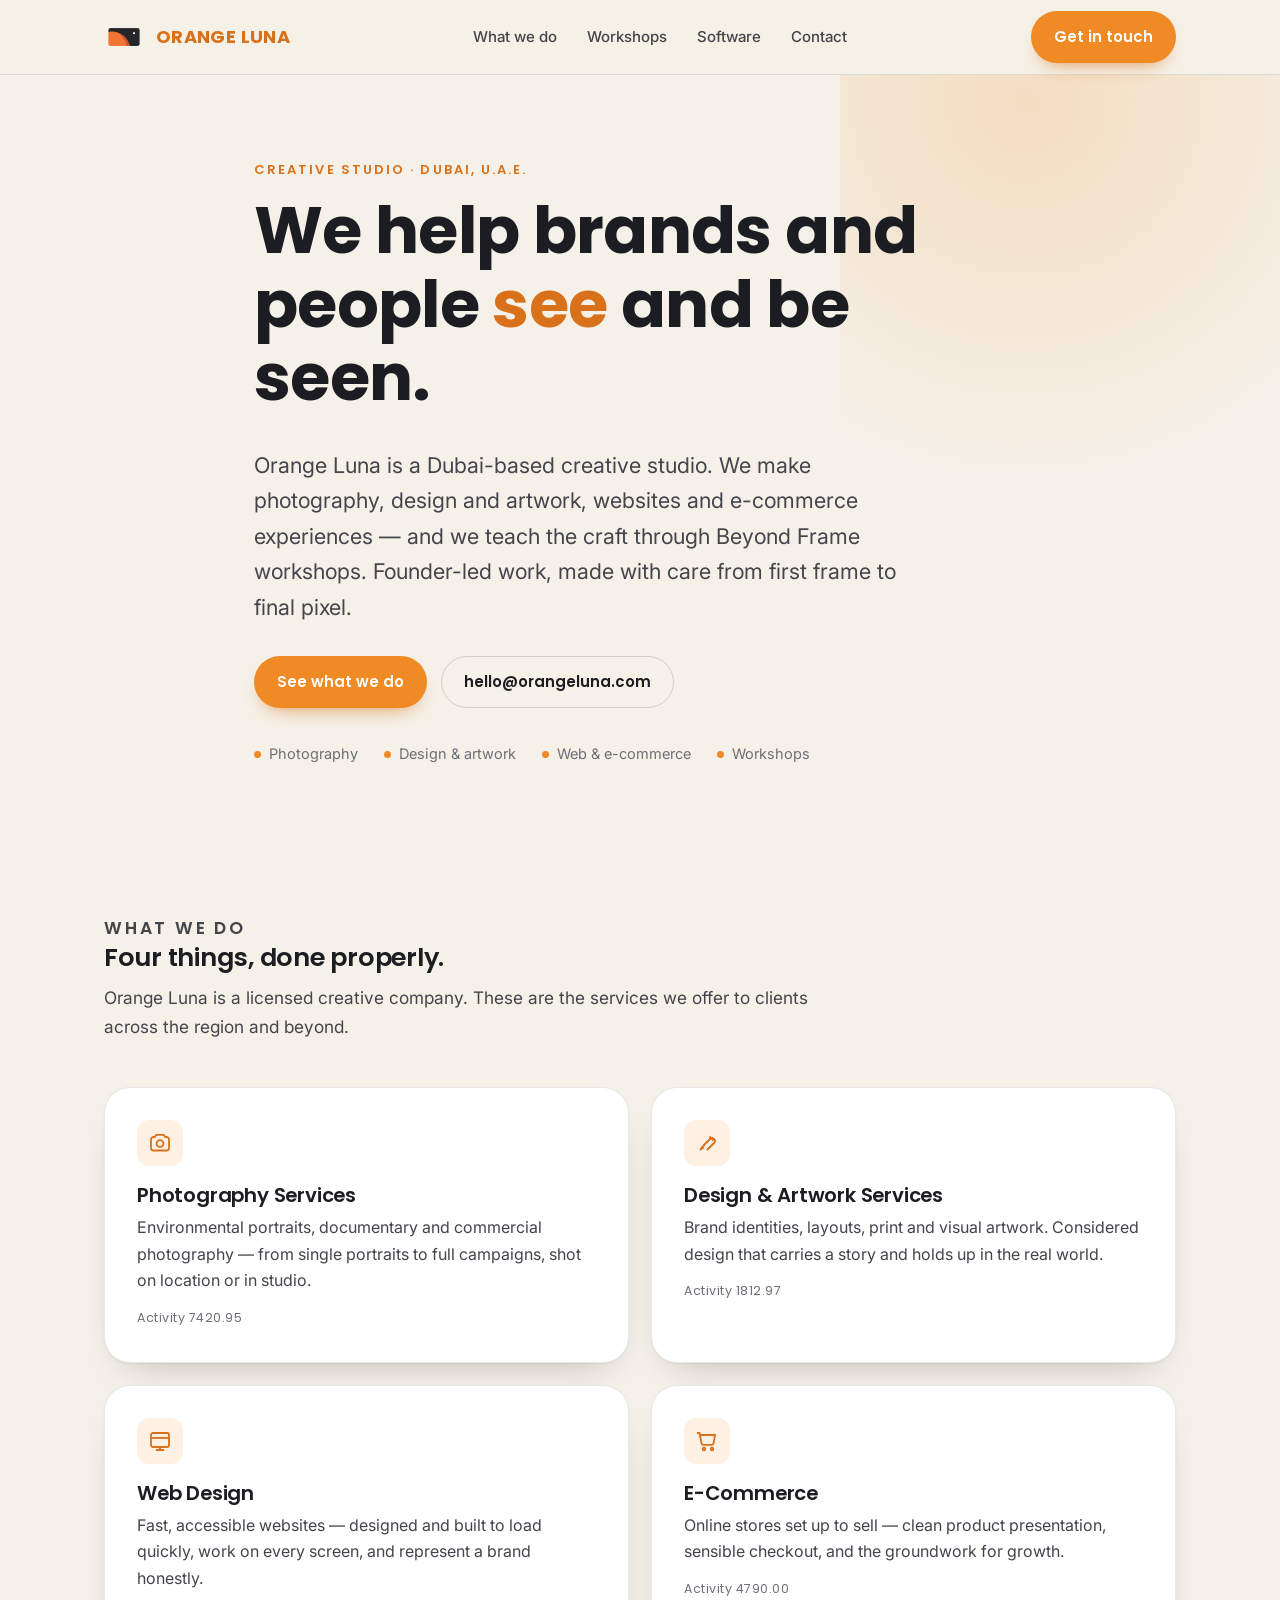
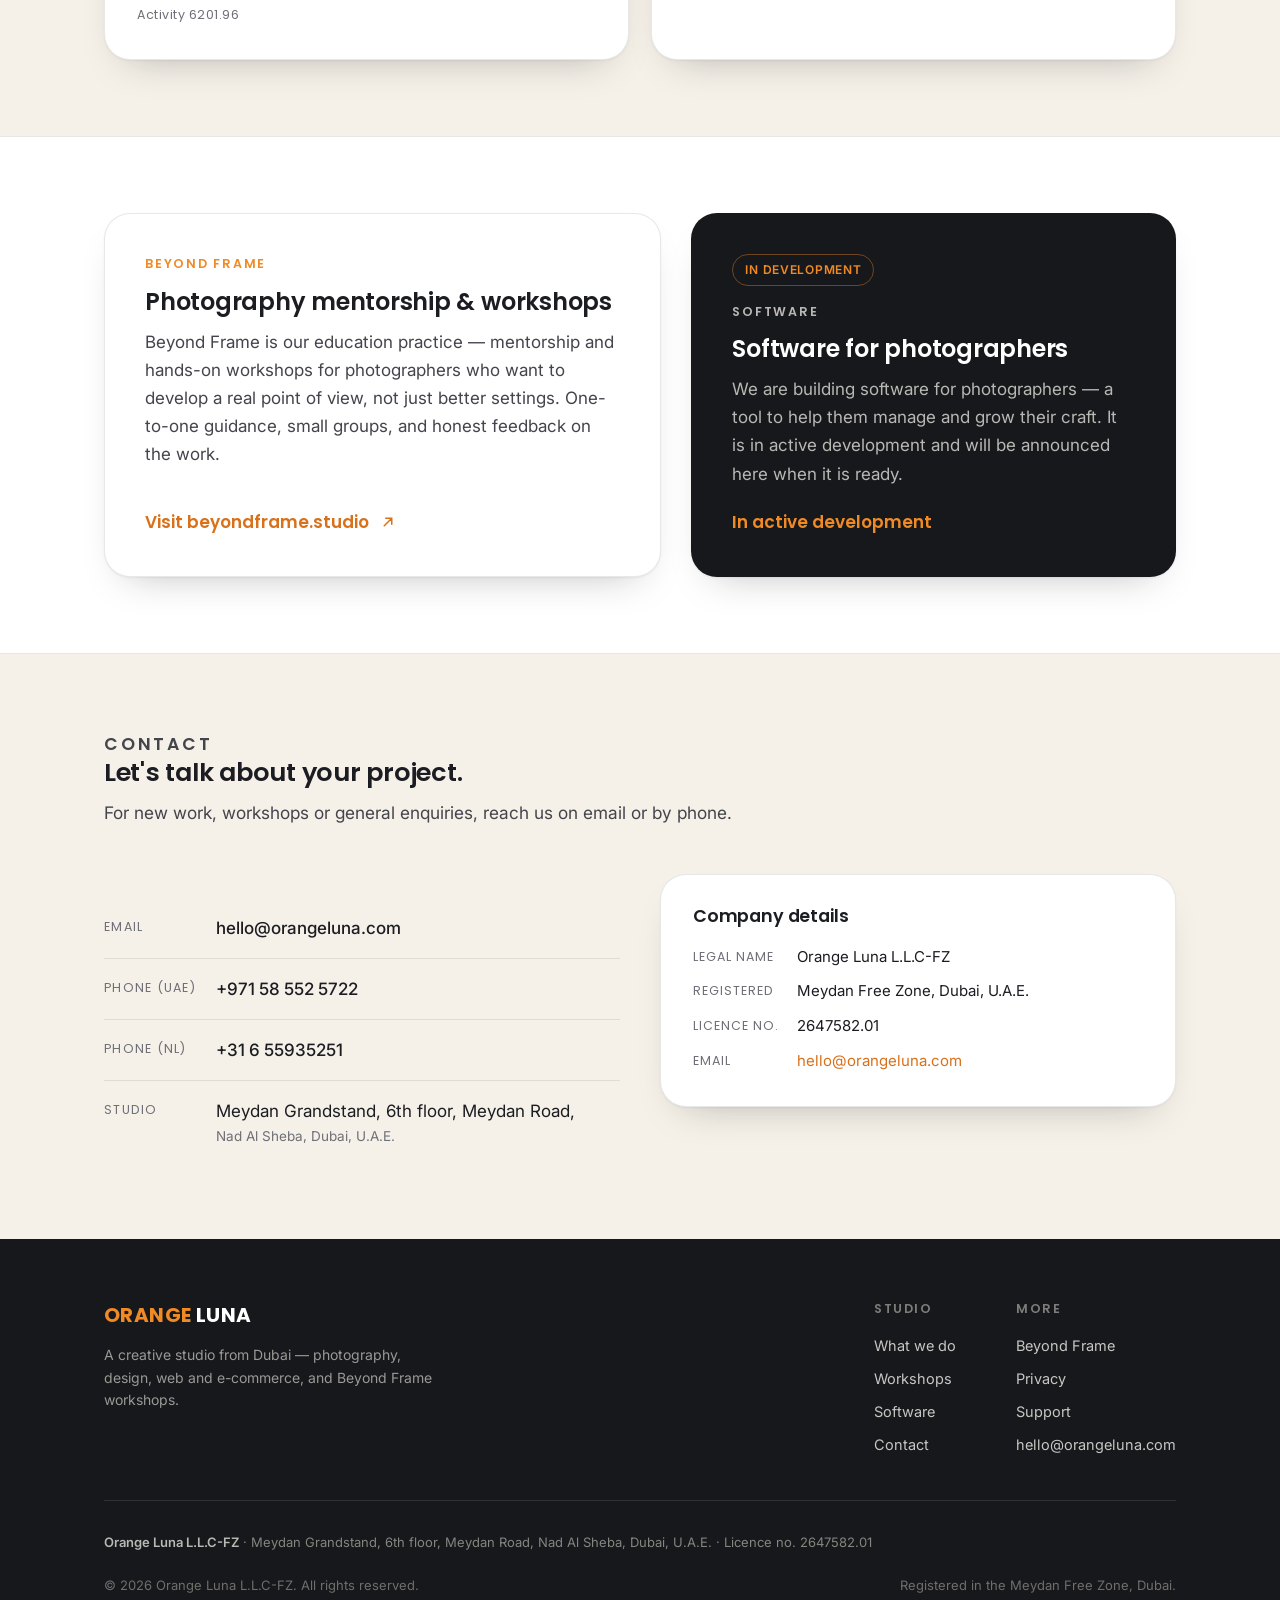
==== index.html @ ac590ed3 "Launch Orange Luna website (orangeluna.com)" ====
<!doctype html>
<html lang="en">
<head>
<meta charset="utf-8">
<meta name="viewport" content="width=device-width, initial-scale=1">
<title>Orange Luna — Creative Studio in Dubai</title>
<meta name="description" content="Orange Luna is a Dubai-based creative studio offering photography, design and artwork, web design and e-commerce services, plus Beyond Frame photography workshops. Software for photographers in development.">
<link rel="canonical" href="https://orangeluna.com/">
<meta name="theme-color" content="#F5F1E8">

<!-- Open Graph / social -->
<meta property="og:type" content="website">
<meta property="og:site_name" content="Orange Luna">
<meta property="og:title" content="Orange Luna — Creative Studio in Dubai">
<meta property="og:description" content="Photography, design, web and e-commerce from a Dubai-based creative studio. Home of Beyond Frame workshops.">
<meta property="og:url" content="https://orangeluna.com/">
<meta property="og:image" content="https://orangeluna.com/og-image.jpg">
<meta name="twitter:card" content="summary_large_image">
<meta name="twitter:title" content="Orange Luna — Creative Studio in Dubai">
<meta name="twitter:description" content="Photography, design, web and e-commerce from a Dubai-based creative studio.">
<meta name="twitter:image" content="https://orangeluna.com/og-image.jpg">

<link rel="icon" href="/favicon.ico" sizes="any">
<link rel="icon" type="image/png" sizes="32x32" href="/favicon-32.png">
<link rel="icon" type="image/png" sizes="192x192" href="/favicon-192.png">
<link rel="apple-touch-icon" href="/apple-touch-icon.png">
<link rel="manifest" href="/site.webmanifest">

<link rel="preconnect" href="https://fonts.googleapis.com">
<link rel="preconnect" href="https://fonts.gstatic.com" crossorigin>
<link href="https://fonts.googleapis.com/css2?family=Inter:wght@400;500;600&family=Poppins:wght@500;600;700&display=swap" rel="stylesheet">
<link rel="stylesheet" href="/styles.css">

<script type="application/ld+json">
{
  "@context": "https://schema.org",
  "@type": "Organization",
  "name": "Orange Luna",
  "legalName": "Orange Luna L.L.C-FZ",
  "url": "https://orangeluna.com",
  "logo": "https://orangeluna.com/favicon-512.png",
  "email": "hello@orangeluna.com",
  "founder": { "@type": "Person", "name": "Hossein Fardinfard" },
  "description": "Dubai-based creative studio offering photography, design and artwork, web design and e-commerce services.",
  "address": {
    "@type": "PostalAddress",
    "streetAddress": "Meydan Grandstand, 6th floor, Meydan Road, Nad Al Sheba",
    "addressLocality": "Dubai",
    "addressCountry": "AE"
  },
  "identifier": { "@type": "PropertyValue", "name": "Trade Licence", "value": "2647582.01" },
  "telephone": ["+971585525722", "+31655935251"],
  "sameAs": ["https://beyondframe.studio"]
}
</script>
</head>
<body>

<header class="site-header">
  <div class="wrap nav">
    <a class="brand" href="/" aria-label="Orange Luna home">
      <img src="/mark.png" alt="" width="40" height="40" aria-hidden="true">
      <span class="brand-name"><span class="o">ORANGE</span> LUNA</span>
    </a>
    <nav class="nav-links" aria-label="Primary">
      <a href="#services">What we do</a>
      <a href="#workshops">Workshops</a>
      <a href="#software">Software</a>
      <a href="#contact">Contact</a>
    </nav>
    <a class="btn btn-primary nav-cta" href="#contact">Get in touch</a>
    <button class="nav-toggle" id="navToggle" aria-label="Open menu" aria-expanded="false" aria-controls="mobileMenu">
      <svg viewBox="0 0 24 24" fill="none" stroke="currentColor" stroke-width="2" stroke-linecap="round"><path d="M3 6h18M3 12h18M3 18h18"/></svg>
    </button>
  </div>
  <div class="wrap mobile-menu" id="mobileMenu">
    <a href="#services">What we do</a>
    <a href="#workshops">Workshops</a>
    <a href="#software">Software</a>
    <a href="#contact">Contact</a>
  </div>
</header>

<main>

  <!-- Hero -->
  <section class="hero">
    <div class="wrap hero-inner">
      <p class="eyebrow">Creative studio · Dubai, U.A.E.</p>
      <h1>We help brands and people <span class="accent">see</span> and be seen.</h1>
      <p class="lede">
        Orange Luna is a Dubai-based creative studio. We make photography, design and artwork,
        websites and e-commerce experiences — and we teach the craft through Beyond Frame workshops.
        Founder-led work, made with care from first frame to final pixel.
      </p>
      <div class="hero-actions">
        <a class="btn btn-primary" href="#services">See what we do</a>
        <a class="btn btn-ghost" href="mailto:hello@orangeluna.com">hello@orangeluna.com</a>
      </div>
      <div class="hero-meta">
        <span><i class="dot"></i> Photography</span>
        <span><i class="dot"></i> Design &amp; artwork</span>
        <span><i class="dot"></i> Web &amp; e-commerce</span>
        <span><i class="dot"></i> Workshops</span>
      </div>
    </div>
  </section>

  <!-- Services -->
  <section id="services" class="section">
    <div class="wrap">
      <div class="section-head">
        <p class="eyebrow">What we do</p>
        <h2>Four things, done properly.</h2>
        <p>Orange Luna is a licensed creative company. These are the services we offer to clients across the region and beyond.</p>
      </div>
      <div class="grid">

        <article class="card">
          <div class="icon" aria-hidden="true">
            <svg viewBox="0 0 24 24" fill="none" stroke="currentColor" stroke-width="1.8"><path d="M3 8.5A2.5 2.5 0 0 1 5.5 6h1.2l1-1.6a1 1 0 0 1 .85-.47h6.9a1 1 0 0 1 .85.47L17.3 6h1.2A2.5 2.5 0 0 1 21 8.5V17a2.5 2.5 0 0 1-2.5 2.5h-13A2.5 2.5 0 0 1 3 17z"/><circle cx="12" cy="12.5" r="3.4"/></svg>
          </div>
          <h3>Photography Services</h3>
          <p>Environmental portraits, documentary and commercial photography — from single portraits to full campaigns, shot on location or in studio.</p>
          <span class="code">Activity 7420.95</span>
        </article>

        <article class="card">
          <div class="icon" aria-hidden="true">
            <svg viewBox="0 0 24 24" fill="none" stroke="currentColor" stroke-width="1.8"><path d="M12 19l7-7a2.8 2.8 0 0 0-4-4l-7 7"/><path d="M8 15l-3 4 4-3"/><path d="M14.5 5.5l4 4"/></svg>
          </div>
          <h3>Design &amp; Artwork Services</h3>
          <p>Brand identities, layouts, print and visual artwork. Considered design that carries a story and holds up in the real world.</p>
          <span class="code">Activity 1812.97</span>
        </article>

        <article class="card">
          <div class="icon" aria-hidden="true">
            <svg viewBox="0 0 24 24" fill="none" stroke="currentColor" stroke-width="1.8"><rect x="3" y="4" width="18" height="14" rx="2"/><path d="M3 9h18"/><path d="M8 21h8M12 18v3"/></svg>
          </div>
          <h3>Web Design</h3>
          <p>Fast, accessible websites — designed and built to load quickly, work on every screen, and represent a brand honestly.</p>
          <span class="code">Activity 6201.96</span>
        </article>

        <article class="card">
          <div class="icon" aria-hidden="true">
            <svg viewBox="0 0 24 24" fill="none" stroke="currentColor" stroke-width="1.8"><path d="M5 6h15l-1.4 8.2a2 2 0 0 1-2 1.7H8.5a2 2 0 0 1-2-1.6L4.5 4H2"/><circle cx="9" cy="20" r="1.3"/><circle cx="17" cy="20" r="1.3"/></svg>
          </div>
          <h3>E-Commerce</h3>
          <p>Online stores set up to sell — clean product presentation, sensible checkout, and the groundwork for growth.</p>
          <span class="code">Activity 4790.00</span>
        </article>

      </div>
    </div>
  </section>

  <!-- Workshops (Beyond Frame) + Software -->
  <section id="workshops" class="section section-alt">
    <div class="wrap">
      <div class="band">

        <div class="feature">
          <p class="tag">Beyond Frame</p>
          <h3>Photography mentorship &amp; workshops</h3>
          <p>
            Beyond Frame is our education practice — mentorship and hands-on workshops for
            photographers who want to develop a real point of view, not just better settings.
            One-to-one guidance, small groups, and honest feedback on the work.
          </p>
          <div class="spacer"></div>
          <a class="link-row" href="https://beyondframe.studio" target="_blank" rel="noopener">
            Visit beyondframe.studio
            <svg width="18" height="18" viewBox="0 0 24 24" fill="none" stroke="currentColor" stroke-width="2" stroke-linecap="round" aria-hidden="true"><path d="M7 17L17 7M9 7h8v8"/></svg>
          </a>
        </div>

        <div class="feature dark" id="software">
          <span class="badge-soon">In development</span>
          <p class="tag">Software</p>
          <h3>Software for photographers</h3>
          <p>
            We are building software for photographers — a tool to help them manage and grow
            their craft. It is in active development and will be announced here when it is ready.
          </p>
          <div class="spacer"></div>
          <div class="link-row">In active development</div>
        </div>

      </div>
    </div>
  </section>

  <!-- Contact -->
  <section id="contact" class="section">
    <div class="wrap">
      <div class="section-head">
        <p class="eyebrow">Contact</p>
        <h2>Let's talk about your project.</h2>
        <p>For new work, workshops or general enquiries, reach us on email or by phone.</p>
      </div>
      <div class="contact-grid">

        <div>
          <ul class="contact-list">
            <li>
              <span class="label">Email</span>
              <span class="value"><a href="mailto:hello@orangeluna.com">hello@orangeluna.com</a></span>
            </li>
            <li>
              <span class="label">Phone (UAE)</span>
              <span class="value"><a href="tel:+971585525722">+971 58 552 5722</a></span>
            </li>
            <li>
              <span class="label">Phone (NL)</span>
              <span class="value"><a href="tel:+31655935251">+31 6 55935251</a></span>
            </li>
            <li>
              <span class="label">Studio</span>
              <span class="value">Meydan Grandstand, 6th floor, Meydan Road,<span class="sub">Nad Al Sheba, Dubai, U.A.E.</span></span>
            </li>
          </ul>
        </div>

        <aside class="legal-card" aria-label="Company details">
          <h3>Company details</h3>
          <dl>
            <dt>Legal name</dt><dd>Orange Luna L.L.C-FZ</dd>
            <dt>Registered</dt><dd>Meydan Free Zone, Dubai, U.A.E.</dd>
            <dt>Licence no.</dt><dd>2647582.01</dd>
            <dt>Email</dt><dd><a href="mailto:hello@orangeluna.com">hello@orangeluna.com</a></dd>
          </dl>
        </aside>

      </div>
    </div>
  </section>

</main>

<footer class="site-footer">
  <div class="wrap">
    <div class="footer-top">
      <div class="footer-brand">
        <div class="wordmark"><span class="o">ORANGE</span> LUNA</div>
        <p>A creative studio from Dubai — photography, design, web and e-commerce, and Beyond Frame workshops.</p>
      </div>
      <nav class="footer-nav" aria-label="Footer">
        <div class="footer-col">
          <h4>Studio</h4>
          <a href="#services">What we do</a>
          <a href="#workshops">Workshops</a>
          <a href="#software">Software</a>
          <a href="#contact">Contact</a>
        </div>
        <div class="footer-col">
          <h4>More</h4>
          <a href="https://beyondframe.studio" target="_blank" rel="noopener">Beyond Frame</a>
          <a href="/privacy">Privacy</a>
          <a href="/support">Support</a>
          <a href="mailto:hello@orangeluna.com">hello@orangeluna.com</a>
        </div>
      </nav>
    </div>

    <p class="legal-line">
      <strong>Orange Luna L.L.C-FZ</strong> · Meydan Grandstand, 6th floor, Meydan Road, Nad Al Sheba, Dubai, U.A.E. · Licence no. 2647582.01
    </p>
    <div class="footer-bottom">
      <span>© 2026 Orange Luna L.L.C-FZ. All rights reserved.</span>
      <span>Registered in the Meydan Free Zone, Dubai.</span>
    </div>
  </div>
</footer>

<script>
  (function () {
    var t = document.getElementById('navToggle');
    var m = document.getElementById('mobileMenu');
    if (t && m) {
      t.addEventListener('click', function () {
        var open = m.classList.toggle('open');
        t.setAttribute('aria-expanded', open ? 'true' : 'false');
      });
      m.addEventListener('click', function (e) {
        if (e.target.tagName === 'A') { m.classList.remove('open'); t.setAttribute('aria-expanded', 'false'); }
      });
    }
  })();
</script>
</body>
</html>
---- styles.css ----
/* Orange Luna — orangeluna.com
   Brand: orange #F08A24 · charcoal #1C1D22 · cream #F5F1E8 */

:root {
  --cream: #F5F1E8;
  --cream-2: #EFEADF;
  --paper: #FFFFFF;
  --ink: #1C1D22;
  --ink-soft: #43444C;
  --muted: #6E6F77;
  --orange: #F08A24;
  --orange-deep: #D9701A;
  --footer: #17181C;
  --line: rgba(28, 29, 34, 0.10);
  --line-strong: rgba(28, 29, 34, 0.16);
  --radius: 16px;
  --radius-lg: 26px;
  --shadow: 0 1px 2px rgba(28,29,34,.05), 0 18px 40px -24px rgba(28,29,34,.35);
  --wrap: 1120px;
  --font-body: "Inter", -apple-system, BlinkMacSystemFont, "Segoe UI", Roboto, Helvetica, Arial, sans-serif;
  --font-head: "Poppins", var(--font-body);
}

* { box-sizing: border-box; }

html { scroll-behavior: smooth; -webkit-text-size-adjust: 100%; }

body {
  margin: 0;
  font-family: var(--font-body);
  color: var(--ink);
  background: var(--cream);
  line-height: 1.65;
  font-size: 17px;
  -webkit-font-smoothing: antialiased;
  text-rendering: optimizeLegibility;
}

img { max-width: 100%; display: block; }

a { color: var(--orange-deep); text-decoration: none; }
a:hover { text-decoration: underline; }

h1, h2, h3 { font-family: var(--font-head); font-weight: 600; color: var(--ink); line-height: 1.12; margin: 0 0 .5em; letter-spacing: -0.01em; }

.wrap { width: 100%; max-width: var(--wrap); margin: 0 auto; padding: 0 24px; }

.eyebrow {
  font-family: var(--font-head);
  font-weight: 600;
  font-size: 13px;
  letter-spacing: .16em;
  text-transform: uppercase;
  color: var(--orange-deep);
  margin: 0 0 14px;
}

.btn {
  display: inline-flex; align-items: center; gap: 10px;
  font-family: var(--font-head); font-weight: 600; font-size: 15px;
  padding: 13px 22px; border-radius: 999px;
  border: 1px solid transparent; cursor: pointer; transition: transform .15s ease, background .2s ease, box-shadow .2s ease;
}
.btn:hover { text-decoration: none; transform: translateY(-1px); }
.btn-primary { background: var(--orange); color: #fff; box-shadow: 0 10px 20px -12px rgba(217,112,26,.9); }
.btn-primary:hover { background: var(--orange-deep); }
.btn-ghost { background: transparent; color: var(--ink); border-color: var(--line-strong); }
.btn-ghost:hover { border-color: var(--ink); }

/* ---------- Header ---------- */
.site-header {
  position: sticky; top: 0; z-index: 50;
  background: rgba(245,241,232,.82);
  backdrop-filter: saturate(160%) blur(12px);
  -webkit-backdrop-filter: saturate(160%) blur(12px);
  border-bottom: 1px solid var(--line);
}
.nav { display: flex; align-items: center; justify-content: space-between; height: 74px; }
.brand { display: inline-flex; align-items: center; gap: 12px; }
.brand img { height: 40px; width: auto; }
.brand .brand-name { font-family: var(--font-head); font-weight: 700; font-size: 18px; letter-spacing: .02em; }
.brand .brand-name .o { color: var(--orange-deep); }
.nav-links { display: flex; align-items: center; gap: 30px; }
.nav-links a { color: var(--ink-soft); font-weight: 500; font-size: 15px; }
.nav-links a:hover { color: var(--ink); text-decoration: none; }
.nav-cta { display: inline-flex; }
.nav-toggle { display: none; }

/* ---------- Hero ---------- */
.hero { position: relative; overflow: hidden; padding: 84px 0 72px; }
.hero::before {
  content: ""; position: absolute; right: -180px; top: -160px; width: 620px; height: 620px;
  background: radial-gradient(circle at 30% 30%, rgba(240,138,36,.20), rgba(240,138,36,0) 62%);
  pointer-events: none;
}
.hero-inner { position: relative; max-width: 820px; }
.hero h1 { font-size: clamp(2.5rem, 6vw, 4.1rem); font-weight: 700; }
.hero h1 .accent { color: var(--orange-deep); }
.hero .lede { font-size: clamp(1.1rem, 2.2vw, 1.35rem); color: var(--ink-soft); margin: 22px 0 30px; max-width: 680px; }
.hero-actions { display: flex; flex-wrap: wrap; gap: 14px; }
.hero-meta { margin-top: 34px; display: flex; flex-wrap: wrap; gap: 10px 26px; color: var(--muted); font-size: 14.5px; }
.hero-meta span { display: inline-flex; align-items: center; gap: 8px; }
.hero-meta .dot { width: 7px; height: 7px; border-radius: 50%; background: var(--orange); }

/* ---------- Section shell ---------- */
section { scroll-margin-top: 90px; }
.section { padding: 76px 0; }
.section-head { max-width: 720px; margin-bottom: 46px; }
.section-head p { color: var(--ink-soft); font-size: 1.08rem; margin: 0; }
.section-alt { background: var(--paper); border-top: 1px solid var(--line); border-bottom: 1px solid var(--line); }

/* ---------- Services grid ---------- */
.grid { display: grid; grid-template-columns: repeat(2, 1fr); gap: 22px; }
.card {
  background: var(--paper); border: 1px solid var(--line); border-radius: var(--radius-lg);
  padding: 32px; box-shadow: var(--shadow); transition: transform .18s ease, border-color .2s ease;
}
.section-alt .card { background: var(--cream); }
.card:hover { transform: translateY(-3px); border-color: var(--line-strong); }
.card .icon {
  width: 46px; height: 46px; border-radius: 12px; display: grid; place-items: center;
  background: rgba(240,138,36,.12); color: var(--orange-deep); margin-bottom: 18px;
}
.card .icon svg { width: 24px; height: 24px; }
.card h3 { font-size: 1.24rem; margin-bottom: 8px; }
.card p { margin: 0; color: var(--ink-soft); font-size: 1rem; }
.card .code { display: inline-block; margin-top: 14px; font-size: 12.5px; letter-spacing: .04em; color: var(--muted); font-family: var(--font-head); }

/* ---------- Feature band (Beyond Frame + Software) ---------- */
.band { display: grid; grid-template-columns: 1.15fr 1fr; gap: 30px; align-items: stretch; }
.feature {
  background: var(--paper); border: 1px solid var(--line); border-radius: var(--radius-lg);
  padding: 40px; box-shadow: var(--shadow); display: flex; flex-direction: column;
}
.feature.dark { background: var(--footer); border-color: transparent; color: #E9E7E0; }
.feature.dark h2, .feature.dark h3 { color: #fff; }
.feature .tag { font-family: var(--font-head); font-weight: 600; font-size: 12.5px; letter-spacing: .14em; text-transform: uppercase; color: var(--orange); margin-bottom: 14px; }
.feature h3 { font-size: 1.5rem; }
.feature p { color: var(--ink-soft); margin: 0 0 20px; }
.feature.dark p { color: #B9B8B4; }
.feature .spacer { flex: 1; }
.feature .link-row { display: flex; align-items: center; gap: 10px; font-family: var(--font-head); font-weight: 600; color: var(--orange-deep); }
.feature.dark .link-row { color: var(--orange); }
.badge-soon {
  align-self: flex-start; font-size: 12px; letter-spacing: .06em; text-transform: uppercase;
  color: var(--orange); border: 1px solid rgba(240,138,36,.4); border-radius: 999px; padding: 5px 12px; margin-bottom: 16px; font-weight: 600;
}

/* ---------- Contact ---------- */
.contact-grid { display: grid; grid-template-columns: 1fr 1fr; gap: 40px; align-items: start; }
.contact-list { list-style: none; margin: 24px 0 0; padding: 0; }
.contact-list li { padding: 16px 0; border-top: 1px solid var(--line); display: flex; gap: 16px; align-items: flex-start; }
.contact-list li:first-child { border-top: none; }
.contact-list .label { font-family: var(--font-head); font-size: 12.5px; letter-spacing: .1em; text-transform: uppercase; color: var(--muted); min-width: 96px; padding-top: 3px; }
.contact-list .value a { color: var(--ink); font-weight: 500; }
.contact-list .value a:hover { color: var(--orange-deep); }
.contact-list .value .sub { display: block; color: var(--muted); font-size: 13.5px; font-weight: 400; }

.legal-card {
  background: var(--paper); border: 1px solid var(--line); border-radius: var(--radius-lg);
  padding: 32px; box-shadow: var(--shadow);
}
.legal-card h3 { font-size: 1.1rem; }
.legal-card dl { margin: 18px 0 0; display: grid; grid-template-columns: auto 1fr; gap: 10px 18px; font-size: 15px; }
.legal-card dt { color: var(--muted); font-family: var(--font-head); font-size: 12.5px; letter-spacing: .08em; text-transform: uppercase; padding-top: 2px; }
.legal-card dd { margin: 0; color: var(--ink); }

/* ---------- Footer ---------- */
.site-footer { background: var(--footer); color: #C7C6C2; padding: 60px 0 34px; }
.footer-top { display: flex; flex-wrap: wrap; justify-content: space-between; gap: 34px; padding-bottom: 34px; border-bottom: 1px solid rgba(255,255,255,.1); }
.footer-brand { max-width: 340px; }
.footer-brand .wordmark { font-family: var(--font-head); font-weight: 700; font-size: 20px; color: #fff; letter-spacing: .02em; }
.footer-brand .wordmark .o { color: var(--orange); }
.footer-brand p { margin: 12px 0 0; font-size: 14px; color: #9A9995; line-height: 1.6; }
.footer-nav { display: flex; gap: 60px; flex-wrap: wrap; }
.footer-col h4 { font-family: var(--font-head); font-size: 12.5px; letter-spacing: .12em; text-transform: uppercase; color: #7E7D79; margin: 0 0 14px; font-weight: 600; }
.footer-col a, .footer-col span { display: block; color: #C7C6C2; font-size: 14.5px; margin-bottom: 9px; }
.footer-col a:hover { color: #fff; text-decoration: none; }
.legal-line { margin-top: 30px; font-size: 13px; color: #85847F; line-height: 1.7; }
.legal-line strong { color: #B9B8B4; font-weight: 600; }
.footer-bottom { margin-top: 22px; display: flex; flex-wrap: wrap; justify-content: space-between; gap: 12px; font-size: 13px; color: #6F6E6A; }

/* ---------- Legal pages (privacy/support) ---------- */
.doc { padding: 60px 0 80px; }
.doc .wrap { max-width: 780px; }
.doc h1 { font-size: clamp(2rem, 5vw, 2.8rem); }
.doc .updated { color: var(--muted); font-size: 14.5px; margin: -6px 0 34px; }
.doc h2 { font-size: 1.3rem; margin-top: 40px; }
.doc p, .doc li { color: var(--ink-soft); }
.doc ul { padding-left: 20px; }
.doc li { margin-bottom: 8px; }
.doc a { font-weight: 500; }
.back-link { display: inline-flex; align-items: center; gap: 8px; font-family: var(--font-head); font-weight: 600; font-size: 14.5px; margin-bottom: 30px; }

/* ---------- Responsive ---------- */
@media (max-width: 860px) {
  .band { grid-template-columns: 1fr; }
  .contact-grid { grid-template-columns: 1fr; gap: 30px; }
}
@media (max-width: 720px) {
  body { font-size: 16px; }
  .nav-links { display: none; }
  .nav-cta { display: none; }
  .nav-toggle {
    display: inline-flex; align-items: center; justify-content: center;
    width: 44px; height: 44px; border: 1px solid var(--line-strong); border-radius: 12px; background: transparent; cursor: pointer;
  }
  .nav-toggle svg { width: 22px; height: 22px; color: var(--ink); }
  .mobile-menu { display: none; padding: 8px 0 18px; border-top: 1px solid var(--line); }
  .mobile-menu.open { display: block; }
  .mobile-menu a { display: block; padding: 12px 4px; color: var(--ink); font-weight: 500; font-size: 16px; }
  .section, .hero { padding-left: 0; padding-right: 0; }
  .section { padding: 56px 0; }
  .hero { padding: 60px 0 52px; }
  .grid { grid-template-columns: 1fr; }
  .card, .feature, .legal-card { padding: 26px; }
  .footer-top { flex-direction: column; }
}
@media (min-width: 721px) { .mobile-menu { display: none; } }

@media (prefers-reduced-motion: reduce) {
  * { scroll-behavior: auto; transition: none !important; }
}

:focus-visible { outline: 3px solid rgba(240,138,36,.6); outline-offset: 2px; border-radius: 4px; }
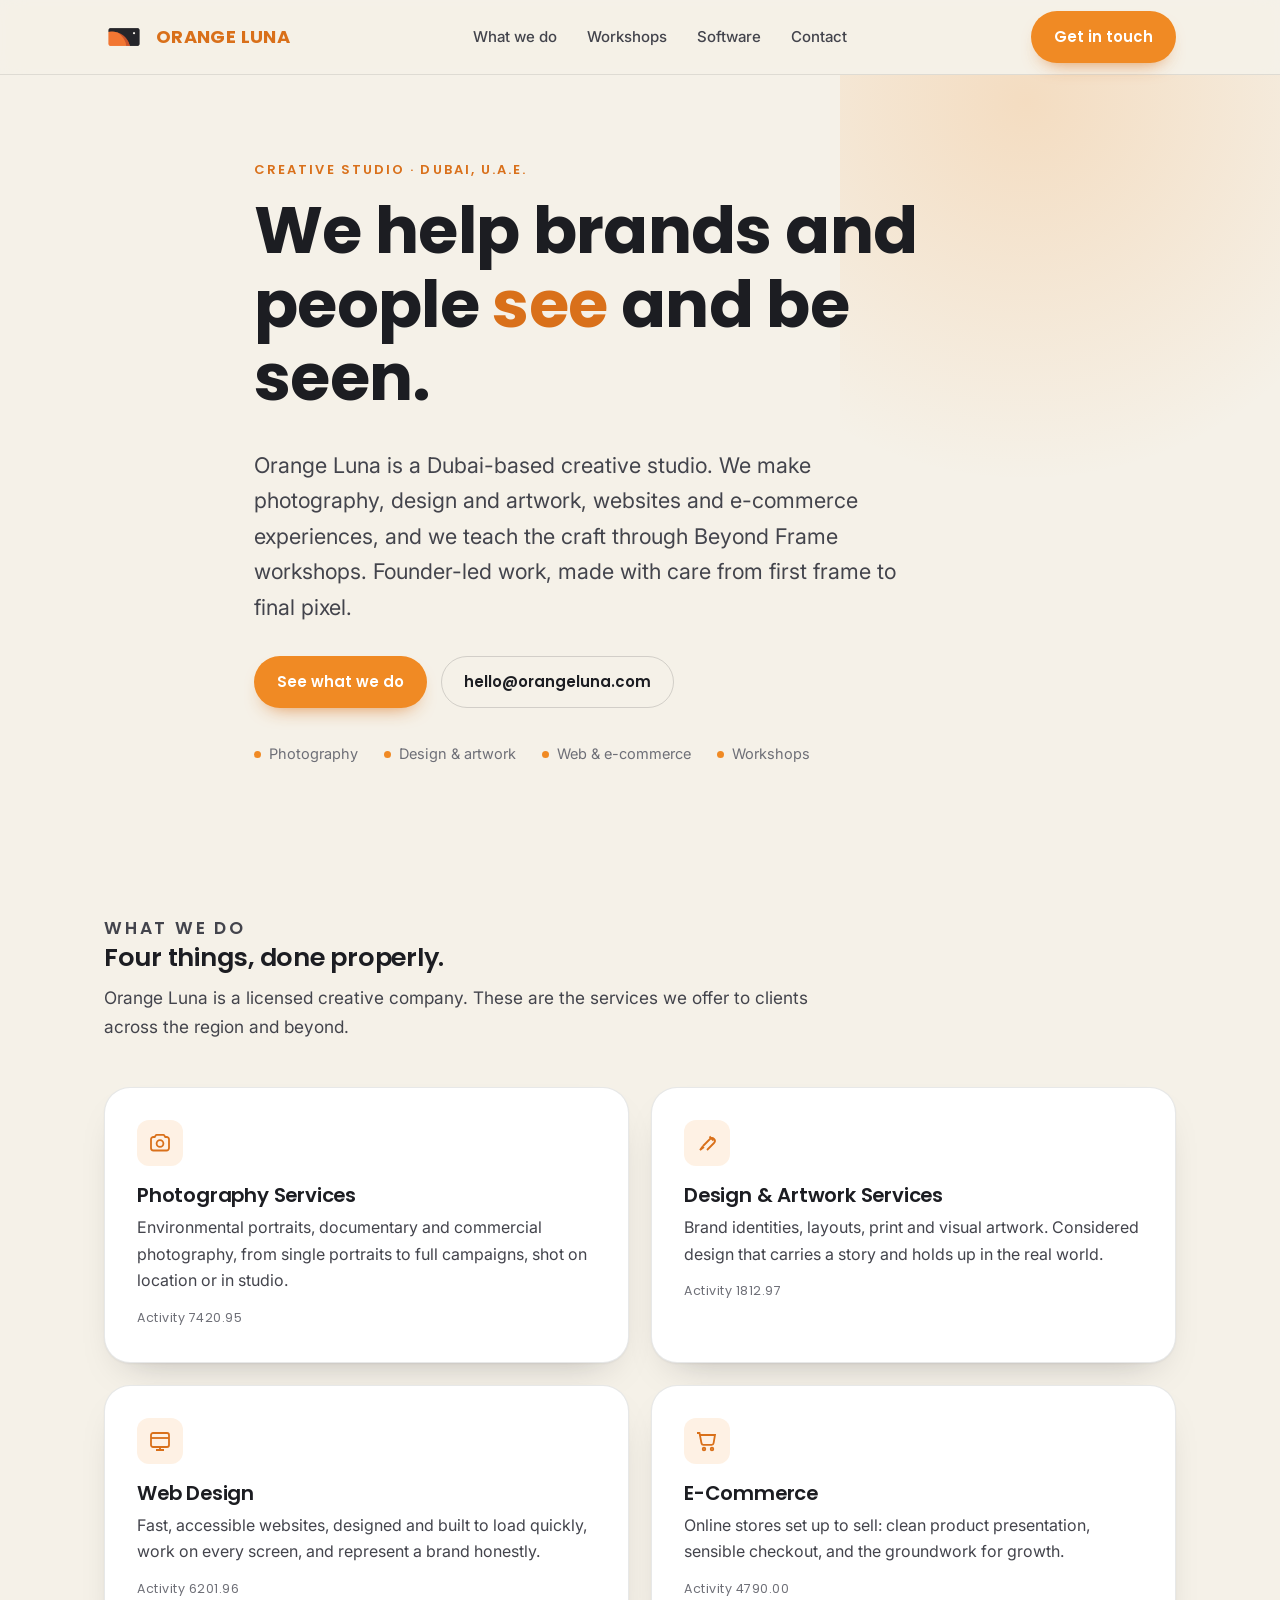
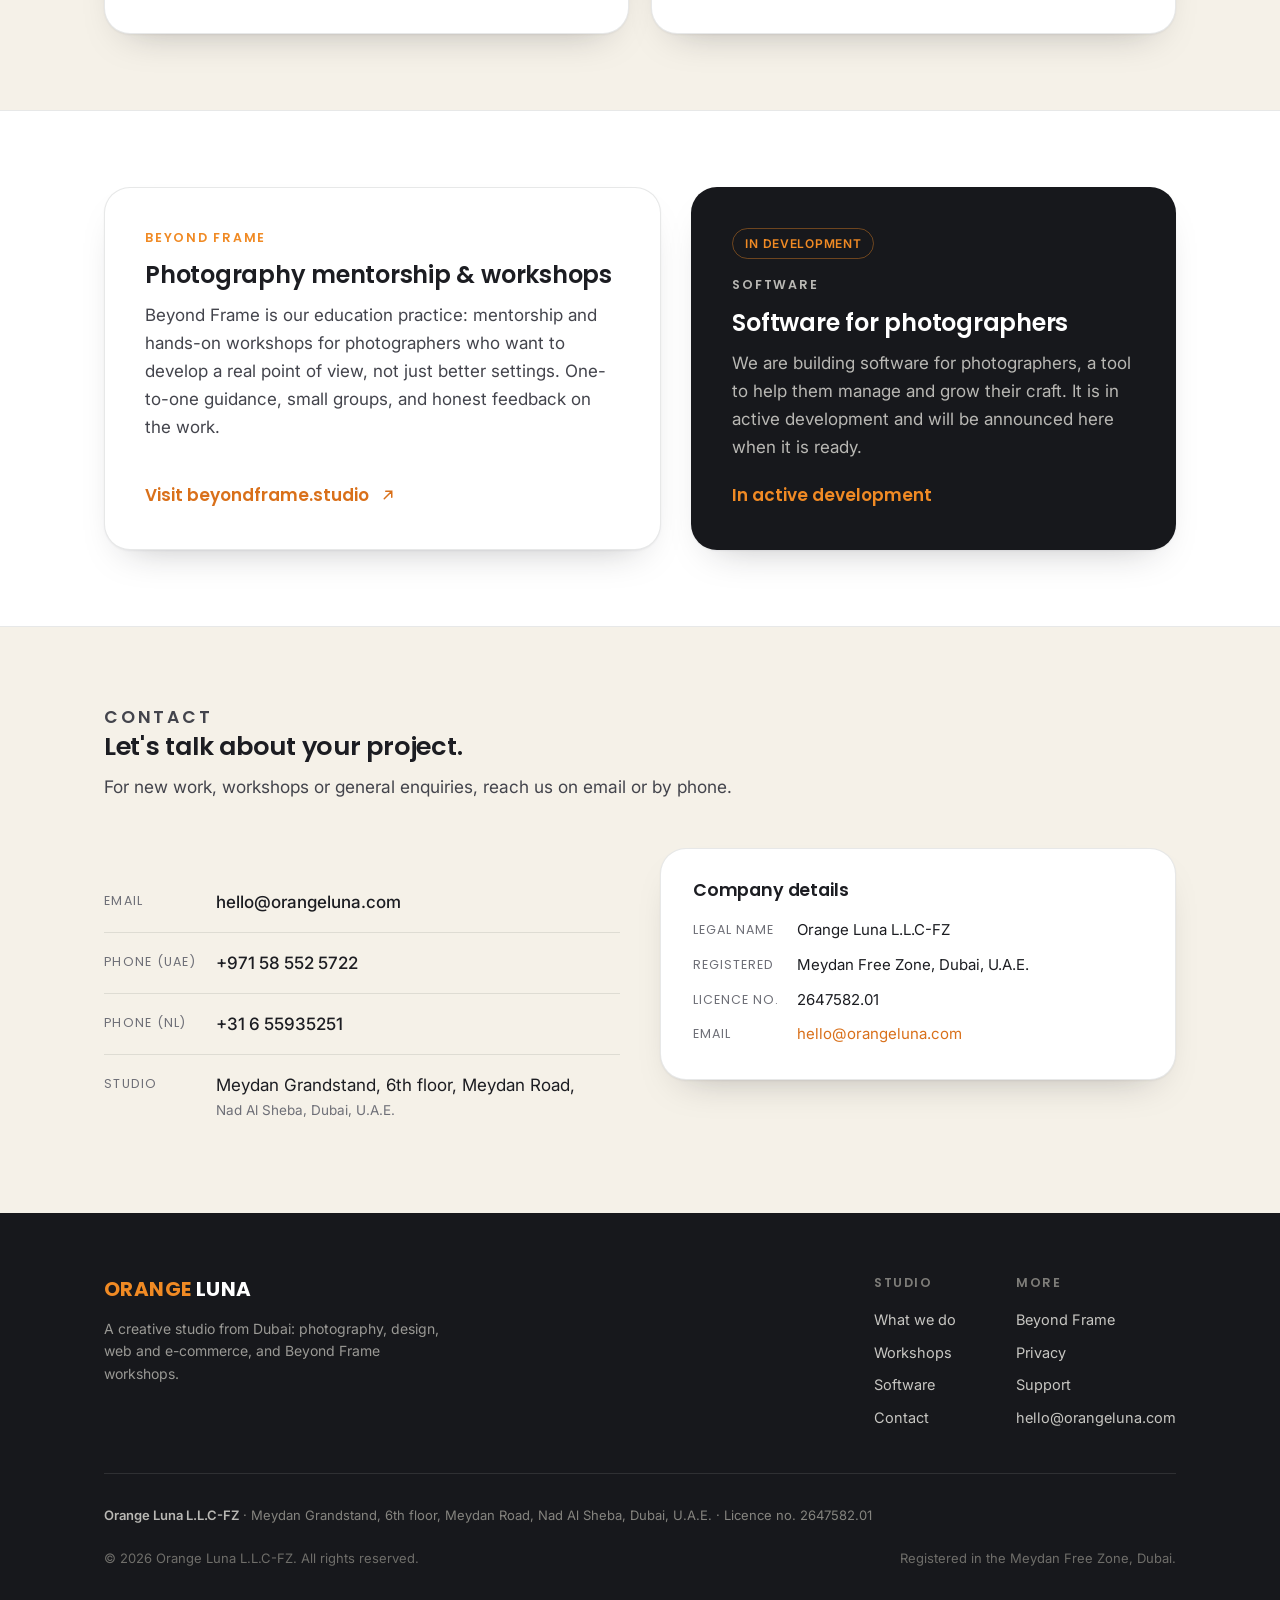
==== commit 9f2b1aaf: "Replace em dashes with commas/colons across site" ====
--- a/index.html
+++ b/index.html
@@ -3,7 +3,7 @@
 <head>
 <meta charset="utf-8">
 <meta name="viewport" content="width=device-width, initial-scale=1">
-<title>Orange Luna — Creative Studio in Dubai</title>
+<title>Orange Luna: Creative Studio in Dubai</title>
 <meta name="description" content="Orange Luna is a Dubai-based creative studio offering photography, design and artwork, web design and e-commerce services, plus Beyond Frame photography workshops. Software for photographers in development.">
 <link rel="canonical" href="https://orangeluna.com/">
 <meta name="theme-color" content="#F5F1E8">
@@ -11,12 +11,12 @@
 <!-- Open Graph / social -->
 <meta property="og:type" content="website">
 <meta property="og:site_name" content="Orange Luna">
-<meta property="og:title" content="Orange Luna — Creative Studio in Dubai">
+<meta property="og:title" content="Orange Luna: Creative Studio in Dubai">
 <meta property="og:description" content="Photography, design, web and e-commerce from a Dubai-based creative studio. Home of Beyond Frame workshops.">
 <meta property="og:url" content="https://orangeluna.com/">
 <meta property="og:image" content="https://orangeluna.com/og-image.jpg">
 <meta name="twitter:card" content="summary_large_image">
-<meta name="twitter:title" content="Orange Luna — Creative Studio in Dubai">
+<meta name="twitter:title" content="Orange Luna: Creative Studio in Dubai">
 <meta name="twitter:description" content="Photography, design, web and e-commerce from a Dubai-based creative studio.">
 <meta name="twitter:image" content="https://orangeluna.com/og-image.jpg">
 
@@ -90,7 +90,7 @@
       <h1>We help brands and people <span class="accent">see</span> and be seen.</h1>
       <p class="lede">
         Orange Luna is a Dubai-based creative studio. We make photography, design and artwork,
-        websites and e-commerce experiences — and we teach the craft through Beyond Frame workshops.
+        websites and e-commerce experiences, and we teach the craft through Beyond Frame workshops.
         Founder-led work, made with care from first frame to final pixel.
       </p>
       <div class="hero-actions">
@@ -121,7 +121,7 @@
             <svg viewBox="0 0 24 24" fill="none" stroke="currentColor" stroke-width="1.8"><path d="M3 8.5A2.5 2.5 0 0 1 5.5 6h1.2l1-1.6a1 1 0 0 1 .85-.47h6.9a1 1 0 0 1 .85.47L17.3 6h1.2A2.5 2.5 0 0 1 21 8.5V17a2.5 2.5 0 0 1-2.5 2.5h-13A2.5 2.5 0 0 1 3 17z"/><circle cx="12" cy="12.5" r="3.4"/></svg>
           </div>
           <h3>Photography Services</h3>
-          <p>Environmental portraits, documentary and commercial photography — from single portraits to full campaigns, shot on location or in studio.</p>
+          <p>Environmental portraits, documentary and commercial photography, from single portraits to full campaigns, shot on location or in studio.</p>
           <span class="code">Activity 7420.95</span>
         </article>
 
@@ -139,7 +139,7 @@
             <svg viewBox="0 0 24 24" fill="none" stroke="currentColor" stroke-width="1.8"><rect x="3" y="4" width="18" height="14" rx="2"/><path d="M3 9h18"/><path d="M8 21h8M12 18v3"/></svg>
           </div>
           <h3>Web Design</h3>
-          <p>Fast, accessible websites — designed and built to load quickly, work on every screen, and represent a brand honestly.</p>
+          <p>Fast, accessible websites, designed and built to load quickly, work on every screen, and represent a brand honestly.</p>
           <span class="code">Activity 6201.96</span>
         </article>
 
@@ -148,7 +148,7 @@
             <svg viewBox="0 0 24 24" fill="none" stroke="currentColor" stroke-width="1.8"><path d="M5 6h15l-1.4 8.2a2 2 0 0 1-2 1.7H8.5a2 2 0 0 1-2-1.6L4.5 4H2"/><circle cx="9" cy="20" r="1.3"/><circle cx="17" cy="20" r="1.3"/></svg>
           </div>
           <h3>E-Commerce</h3>
-          <p>Online stores set up to sell — clean product presentation, sensible checkout, and the groundwork for growth.</p>
+          <p>Online stores set up to sell: clean product presentation, sensible checkout, and the groundwork for growth.</p>
           <span class="code">Activity 4790.00</span>
         </article>
 
@@ -165,7 +165,7 @@
           <p class="tag">Beyond Frame</p>
           <h3>Photography mentorship &amp; workshops</h3>
           <p>
-            Beyond Frame is our education practice — mentorship and hands-on workshops for
+            Beyond Frame is our education practice: mentorship and hands-on workshops for
             photographers who want to develop a real point of view, not just better settings.
             One-to-one guidance, small groups, and honest feedback on the work.
           </p>
@@ -181,7 +181,7 @@
           <p class="tag">Software</p>
           <h3>Software for photographers</h3>
           <p>
-            We are building software for photographers — a tool to help them manage and grow
+            We are building software for photographers, a tool to help them manage and grow
             their craft. It is in active development and will be announced here when it is ready.
           </p>
           <div class="spacer"></div>
@@ -244,7 +244,7 @@
     <div class="footer-top">
       <div class="footer-brand">
         <div class="wordmark"><span class="o">ORANGE</span> LUNA</div>
-        <p>A creative studio from Dubai — photography, design, web and e-commerce, and Beyond Frame workshops.</p>
+        <p>A creative studio from Dubai: photography, design, web and e-commerce, and Beyond Frame workshops.</p>
       </div>
       <nav class="footer-nav" aria-label="Footer">
         <div class="footer-col">
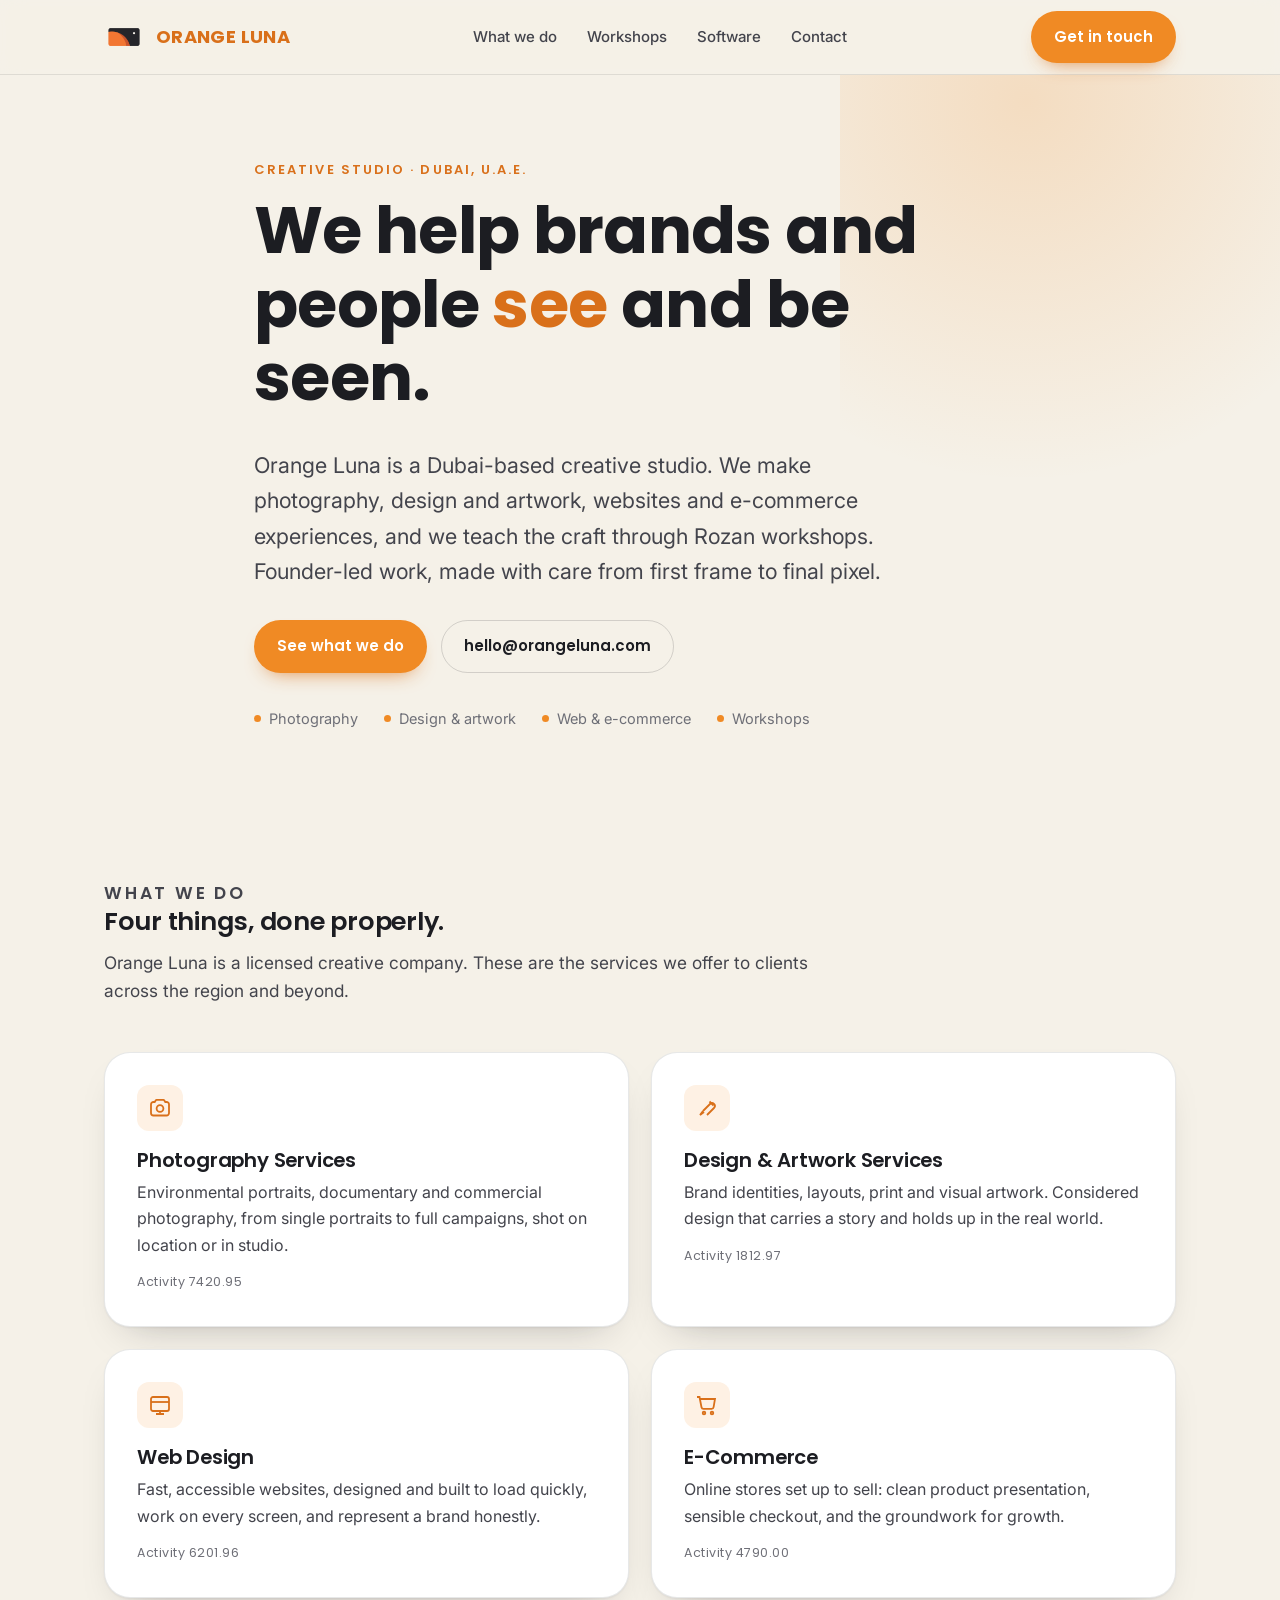
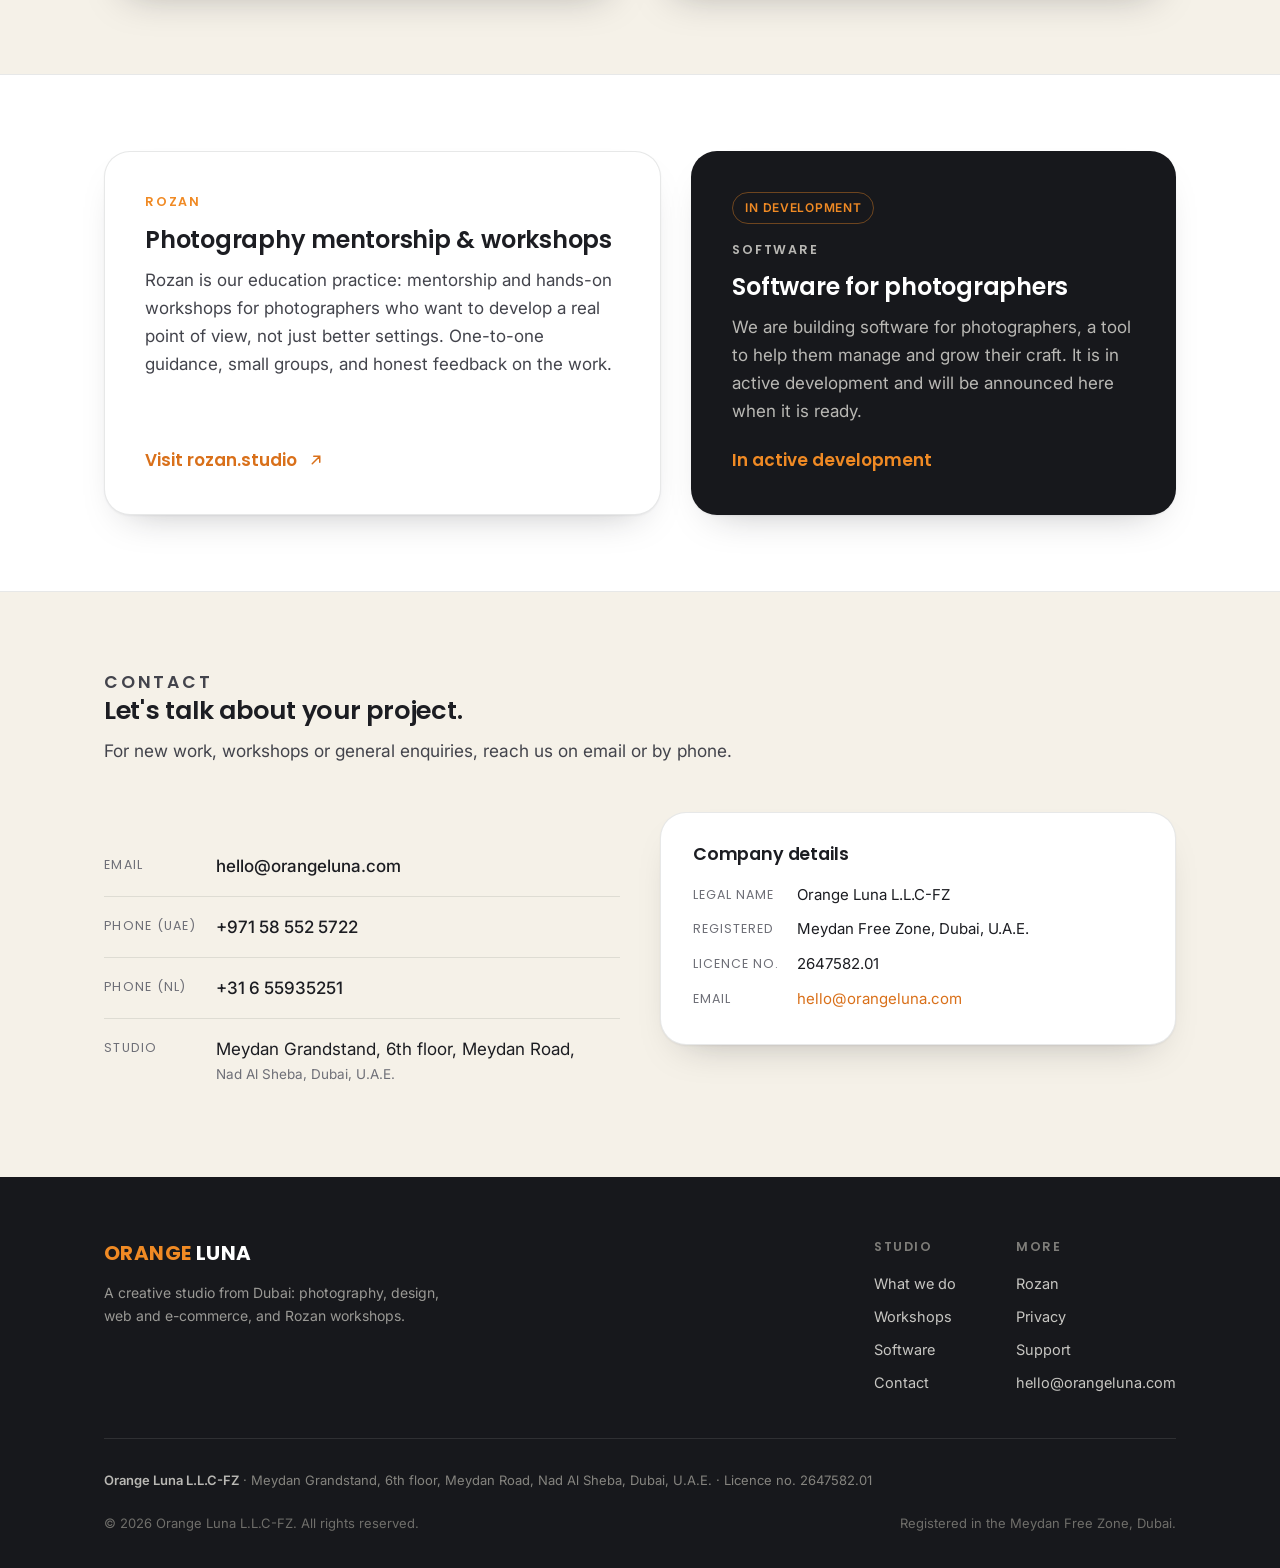
==== commit 7133dd32: "Rename Beyond Frame to Rozan; update link to rozan.studio" ====
--- a/index.html
+++ b/index.html
@@ -4,7 +4,7 @@
 <meta charset="utf-8">
 <meta name="viewport" content="width=device-width, initial-scale=1">
 <title>Orange Luna: Creative Studio in Dubai</title>
-<meta name="description" content="Orange Luna is a Dubai-based creative studio offering photography, design and artwork, web design and e-commerce services, plus Beyond Frame photography workshops. Software for photographers in development.">
+<meta name="description" content="Orange Luna is a Dubai-based creative studio offering photography, design and artwork, web design and e-commerce services, plus Rozan photography workshops. Software for photographers in development.">
 <link rel="canonical" href="https://orangeluna.com/">
 <meta name="theme-color" content="#F5F1E8">
 
@@ -12,7 +12,7 @@
 <meta property="og:type" content="website">
 <meta property="og:site_name" content="Orange Luna">
 <meta property="og:title" content="Orange Luna: Creative Studio in Dubai">
-<meta property="og:description" content="Photography, design, web and e-commerce from a Dubai-based creative studio. Home of Beyond Frame workshops.">
+<meta property="og:description" content="Photography, design, web and e-commerce from a Dubai-based creative studio. Home of Rozan workshops.">
 <meta property="og:url" content="https://orangeluna.com/">
 <meta property="og:image" content="https://orangeluna.com/og-image.jpg">
 <meta name="twitter:card" content="summary_large_image">
@@ -50,7 +50,7 @@
   },
   "identifier": { "@type": "PropertyValue", "name": "Trade Licence", "value": "2647582.01" },
   "telephone": ["+971585525722", "+31655935251"],
-  "sameAs": ["https://beyondframe.studio"]
+  "sameAs": ["https://rozan.studio"]
 }
 </script>
 </head>
@@ -90,7 +90,7 @@
       <h1>We help brands and people <span class="accent">see</span> and be seen.</h1>
       <p class="lede">
         Orange Luna is a Dubai-based creative studio. We make photography, design and artwork,
-        websites and e-commerce experiences, and we teach the craft through Beyond Frame workshops.
+        websites and e-commerce experiences, and we teach the craft through Rozan workshops.
         Founder-led work, made with care from first frame to final pixel.
       </p>
       <div class="hero-actions">
@@ -156,22 +156,22 @@
     </div>
   </section>
 
-  <!-- Workshops (Beyond Frame) + Software -->
+  <!-- Workshops (Rozan) + Software -->
   <section id="workshops" class="section section-alt">
     <div class="wrap">
       <div class="band">
 
         <div class="feature">
-          <p class="tag">Beyond Frame</p>
+          <p class="tag">Rozan</p>
           <h3>Photography mentorship &amp; workshops</h3>
           <p>
-            Beyond Frame is our education practice: mentorship and hands-on workshops for
+            Rozan is our education practice: mentorship and hands-on workshops for
             photographers who want to develop a real point of view, not just better settings.
             One-to-one guidance, small groups, and honest feedback on the work.
           </p>
           <div class="spacer"></div>
-          <a class="link-row" href="https://beyondframe.studio" target="_blank" rel="noopener">
-            Visit beyondframe.studio
+          <a class="link-row" href="https://rozan.studio" target="_blank" rel="noopener">
+            Visit rozan.studio
             <svg width="18" height="18" viewBox="0 0 24 24" fill="none" stroke="currentColor" stroke-width="2" stroke-linecap="round" aria-hidden="true"><path d="M7 17L17 7M9 7h8v8"/></svg>
           </a>
         </div>
@@ -244,7 +244,7 @@
     <div class="footer-top">
       <div class="footer-brand">
         <div class="wordmark"><span class="o">ORANGE</span> LUNA</div>
-        <p>A creative studio from Dubai: photography, design, web and e-commerce, and Beyond Frame workshops.</p>
+        <p>A creative studio from Dubai: photography, design, web and e-commerce, and Rozan workshops.</p>
       </div>
       <nav class="footer-nav" aria-label="Footer">
         <div class="footer-col">
@@ -256,7 +256,7 @@
         </div>
         <div class="footer-col">
           <h4>More</h4>
-          <a href="https://beyondframe.studio" target="_blank" rel="noopener">Beyond Frame</a>
+          <a href="https://rozan.studio" target="_blank" rel="noopener">Rozan</a>
           <a href="/privacy">Privacy</a>
           <a href="/support">Support</a>
           <a href="mailto:hello@orangeluna.com">hello@orangeluna.com</a>
